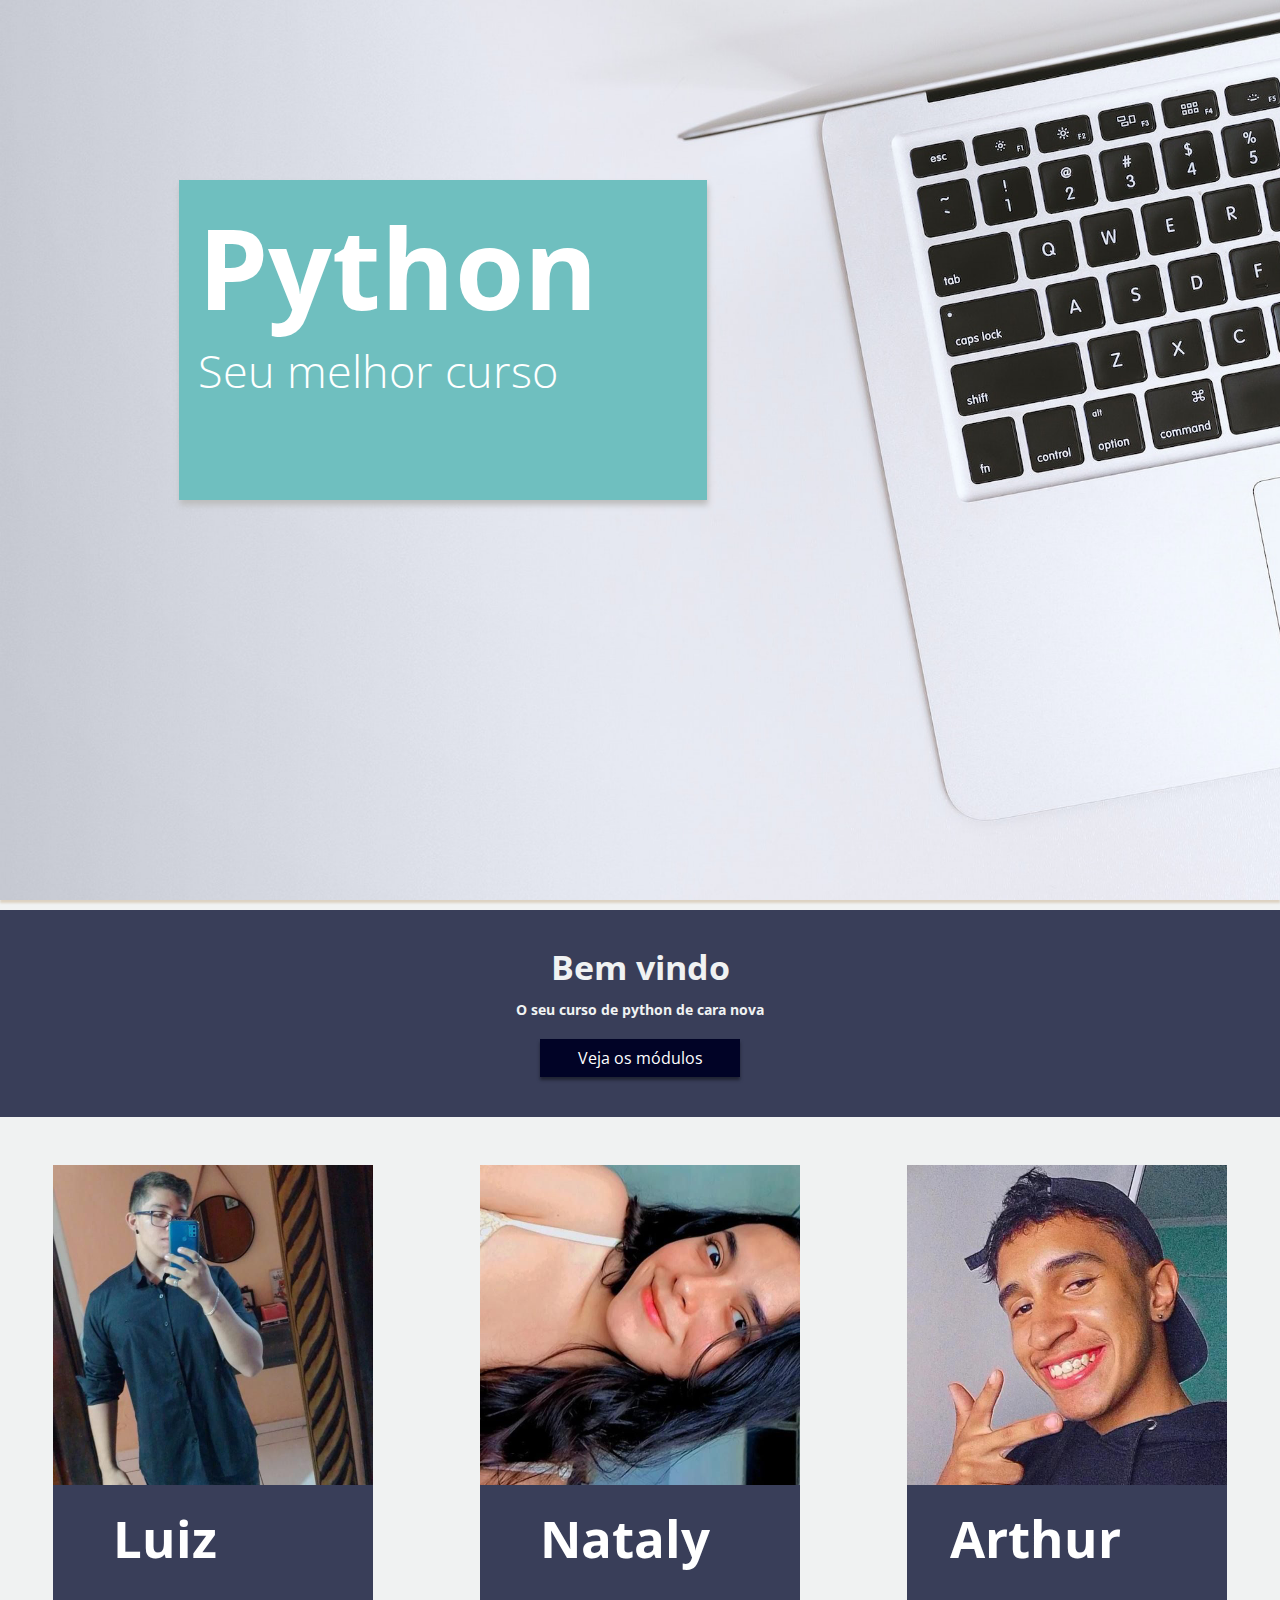
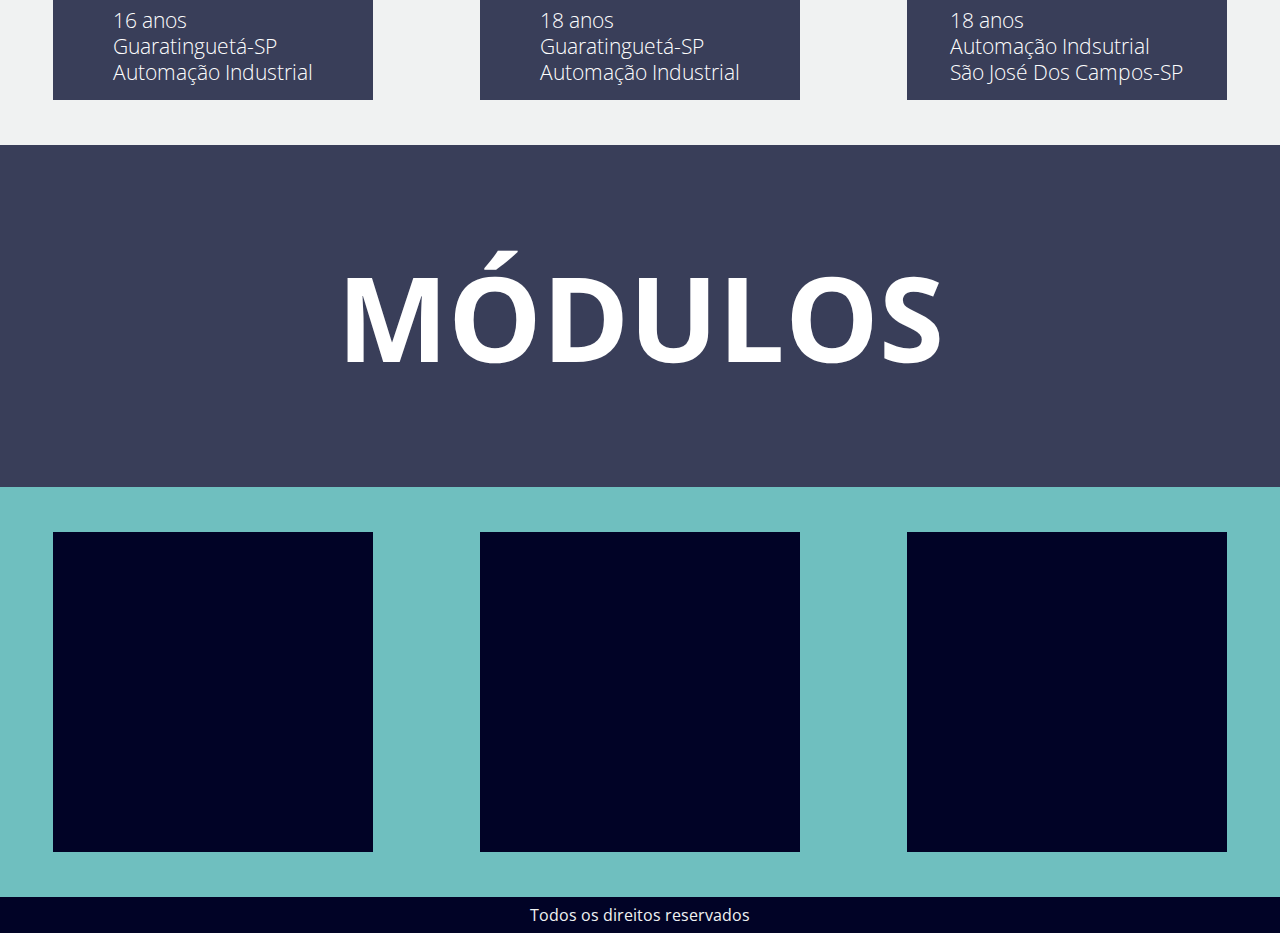
==== index.html @ 55ee3255 "first commit" ====
<!DOCTYPE html>
<html lang="pt-br">
<head>
    <meta charset="UTF-8">
    <meta http-equiv="X-UA-Compatible" content="IE=edge">
    <meta name="viewport" content="width=device-width, initial-scale=1.0">
    <title>Curso Python</title>
    <link rel="stylesheet" href="style/style.css">
    <link rel="icon" href="images/favicon/favicon.ico" type="image/x-icon">
</head>
<body>
    <header>
        <h1 class="h2maior">Python <br><span class="h2menor">Seu melhor curso</span></h1>
    </header>
    <article class="content">
        <section class="bem_vindo">
            <p class="pmaior">Bem vindo <br><span class="pmenor">O seu curso de python de cara nova</span></p>
            <a href="#modulos">Veja os módulos</a>
        </section>
        
        <article id="conteudo2">
            <section class="enalte enaltes2">
                <img src="images/luiz.png" alt="arquivo">
                <div class="imagis">
                    <p class="pflex"> 
                        <span class="p1maior">Luiz</span> <br> 
                        <span class="p1menor">16 anos<br>Guaratinguetá-SP<br> Automação Industrial</span>
                    </p>
                </div>
            </section>
            <section class="enalte enaltes2">
                <img src="images/nataly.png" alt="arquivo">
                <div class="imagis">
                    <p class="pflex"> 
                        <span class="p1maior">Nataly</span> <br> 
                        <span class="p1menor">18 anos<br>Guaratinguetá-SP<br> Automação Industrial</span>
                    </p>
                </div>
            </section>
            <section class="enalte enaltes enaltes2">
                <img src="images/arthur.png" alt="arquivo">
                <div class="imagis">
                    <p class="pflex"> 
                        <span class="p1maior">Arthur</span> <br> 
                        <span class="p1menor">18 anos<br>Automação Indsutrial<br>São José Dos Campos-SP </span>
                    </p>
                </div>
            </section>
        </article>

        <section id="modulos">
            <h1 class="titulo">MÓDULOS</h1>
        </section>

        <section class="aulas">
            <div class="aulinha">

            </div>
            <div class="aulinha">
                
            </div>
            <div class="aulinha">
                
            </div>
        </section>

        <footer>
            <p>Todos os direitos reservados</p>
        </footer>
    </article>
</body>
</html>
---- style/style.css ----
@charset "utf-8";
@font-face {
    font-family: 'opensans';
    src: url('font/Open_Sans/OpenSans-VariableFont_wdth_wght.ttf') format('truetype');
}
@font-face {
    font-family: 'rileway';
    src: url('font/Raleway/Raleway-VariableFont_wght.ttf') format('truetype');
}
:root{
    --escuro: #010326;
    --menosescuro: #393E59;
    --neutro: #F0F2F2;
    --claro: #6FBFBF;
    --maisclaro: #82D9D9;
}
*{
    margin: 0px;
    padding: 0px;
    box-sizing: border-box;
}
body{
    background-color: var(--neutro);
    font-family: 'opensans', Helvetica, sans-serif;
}
header{
    background-color: #fff;
    height: 33vh;
    justify-content: center;
    align-items: center;
    font-size: 1.7rem;
    box-shadow: 0px 3px 2px #d6c9b3c4;
}
.h2maior{
    line-height: 70%;
}
.h2menor{
    font-size: 0.4em;
    font-weight: 300;
}
.content{
    justify-content: center;
    align-items: top;
    padding-top: 10px;
    flex-wrap: wrap;
}
.bem_vindo{
    background-color: var(--menosescuro);
    align-items: center;
    justify-content: center;
    flex-direction: column;
    padding-top: 30px;
    padding-bottom: 30px;
}
.pmaior{
    font-size: 2.1rem;
    text-align: center;
    width: 70vw;
    line-height: 104%;
    font-weight: bold;
    color: var(--neutro);
}
.pmenor{
    font-size: 0.9rem;
}
a{
    text-decoration: none;
    color: #fff;
    align-items: center;
    justify-content: center;
    height: 2.4rem;
    width: 200px;
    margin-top: 0.7rem;
    background-color: var(--escuro);
    box-shadow: 0px 3px 3px #202333;
}
#conteudo2{
    padding-top: 30px;
    justify-content: space-around;
    flex-wrap: wrap;
}

.enalte{
    flex-wrap: wrap;
    flex-direction: column;
    max-width: 320px;
}
.imagis{
    height: 215px;
    background-color: var(--menosescuro);
    align-items: flex-start;
    padding-top: 3vh;
    justify-content: center;
}
.p1maior{
    font-size: 3.2rem;
    font-weight: bold;
    color: #fff;
}
.p1menor{
    font-weight: lighter;
    color: #fff;
    font-size: 1.3rem;
}
.enaltes2{
    margin-top: 2vh;
}

#modulos{
    background-color: var(--menosescuro);
    padding-top: 10vh;
    padding-bottom: 10vh;
    color: #fff;
    align-content: center;
    justify-content: center;
    font-size: 2rem;
    margin-top: 5vh;
}
.aulas{
    flex-wrap: wrap;
    justify-content: space-around;
    align-items: center;
    background-color: var(--claro);
    padding-bottom: 5vh;
}
.aulinha{
    width: 320px;
    height: 320px;
    background-color: var(--escuro);
    margin-top: 5vh;
}
footer{
    background-color: var(--escuro);
    color: var(--neutro);
    align-items: center;
    justify-content: center;
    height: 2.2rem;
}

header,.content,.bem_vindo, a, #conteudo2, .enalte, .imagis, #modulos, .aulas, footer{
    display: flex;
}
header,.content,img,.imagis,#conteudo2,.bem_vindo,#modulos,.aulas, footer{
    width: 100%;
}


@media (max-width: 930px){
    .enaltes{
        margin-top: 2vh;
    }
}
@media (orientation: landscape) and (max-width: 600px){
    .enaltes2{
        margin-top: 2vh;
    }
}

@media (min-width: 992px) {
    header{
        background-image: url('../images/PC_fundo.png');
        background-size: cover;
        height: 100vh;
        align-items: flex-start;
        justify-content: left;
        padding-top: 20vh;
        padding-left: 14vw;
        font-size: 3.5rem;
    }
    .h2maior{
        background-color: var(--claro);
        height: 20rem;
        width: 33rem;
        padding-top: 3rem;
        padding-left: 1.2rem;
        text-align: left;
        color: #fff;
        box-shadow: 1px 5px 6px #bdbdbd;
    }
    .bem_vindo{
        padding-top: 40px;
        padding-bottom: 40px;
    }
    p{
        line-height: 103%;
    }
    .p1menor,.p1maior{
        display: block;
    }
    .p1maior{
        margin-top: 2vh;
    }
    .p1menor{
        margin-top: 5vh;
        line-height: 1.6rem;
    }
    #modulos{
        font-size: 3.7rem;
    }
}
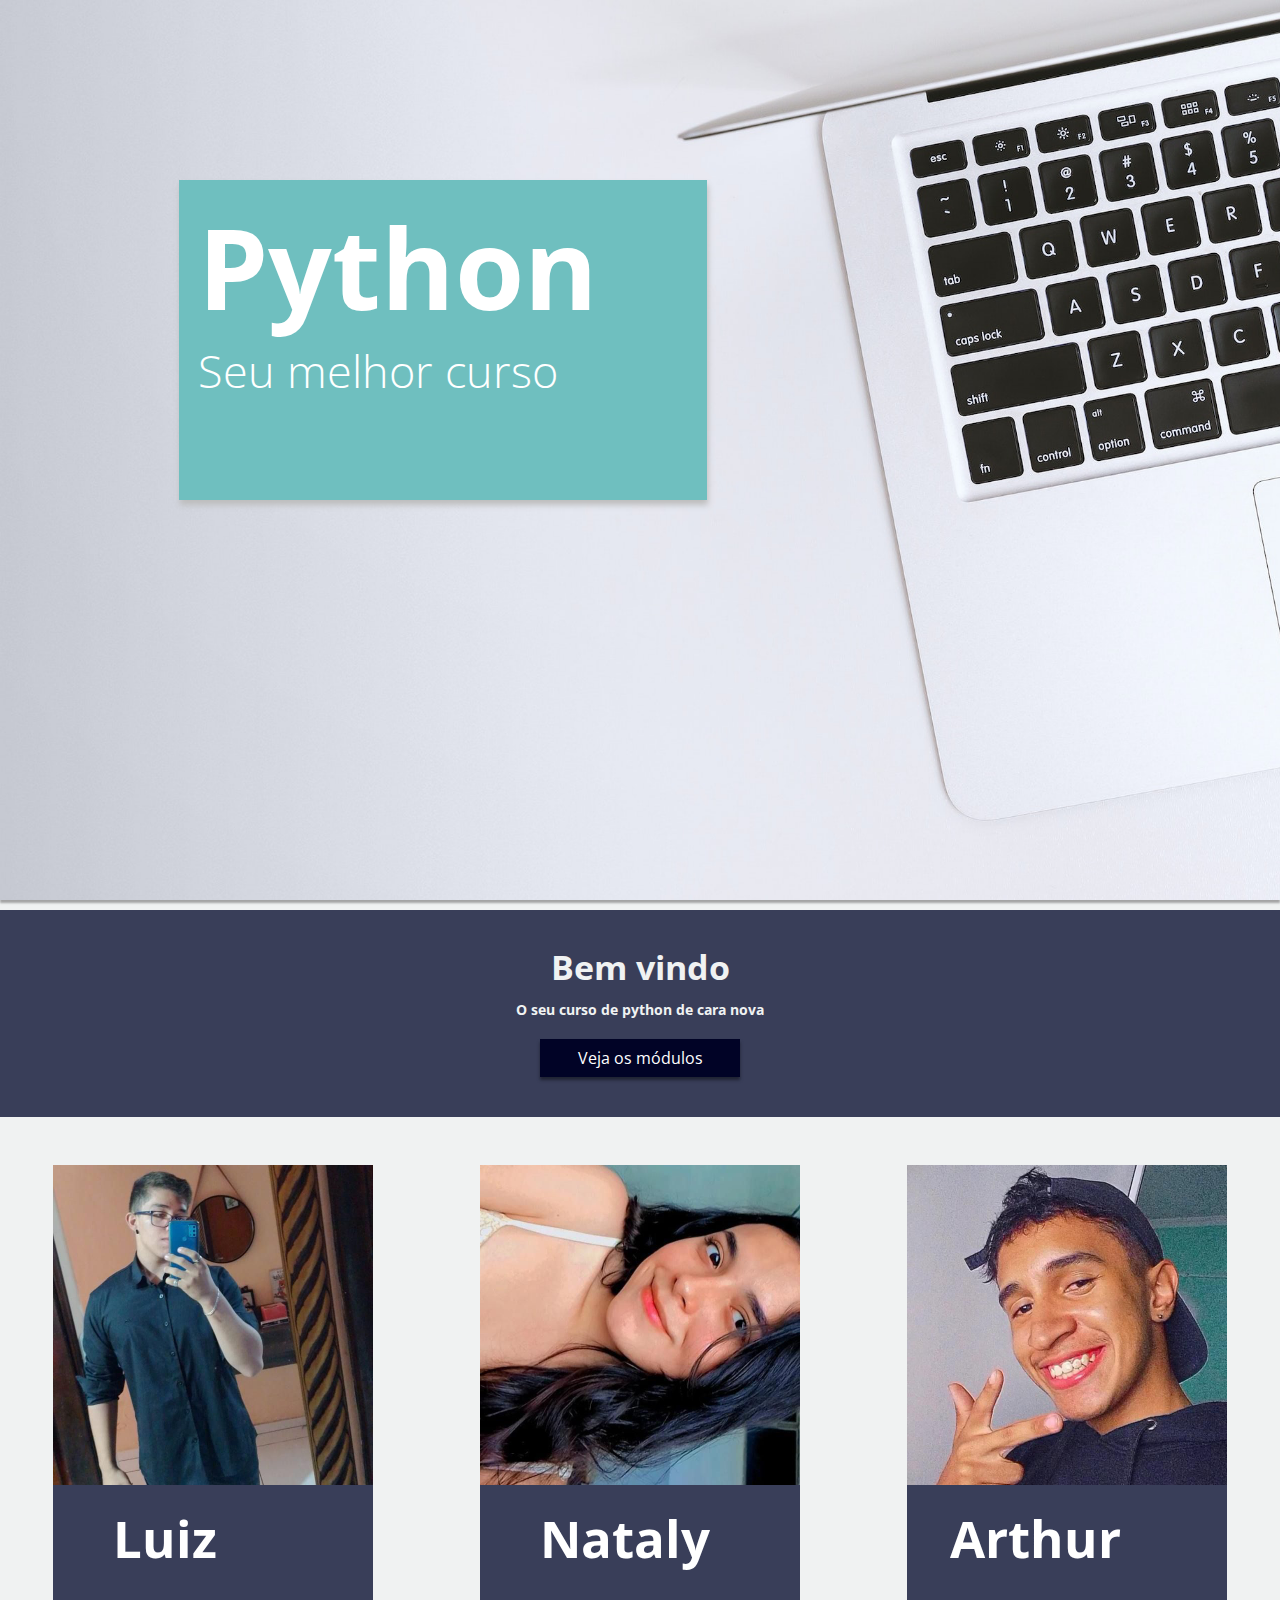
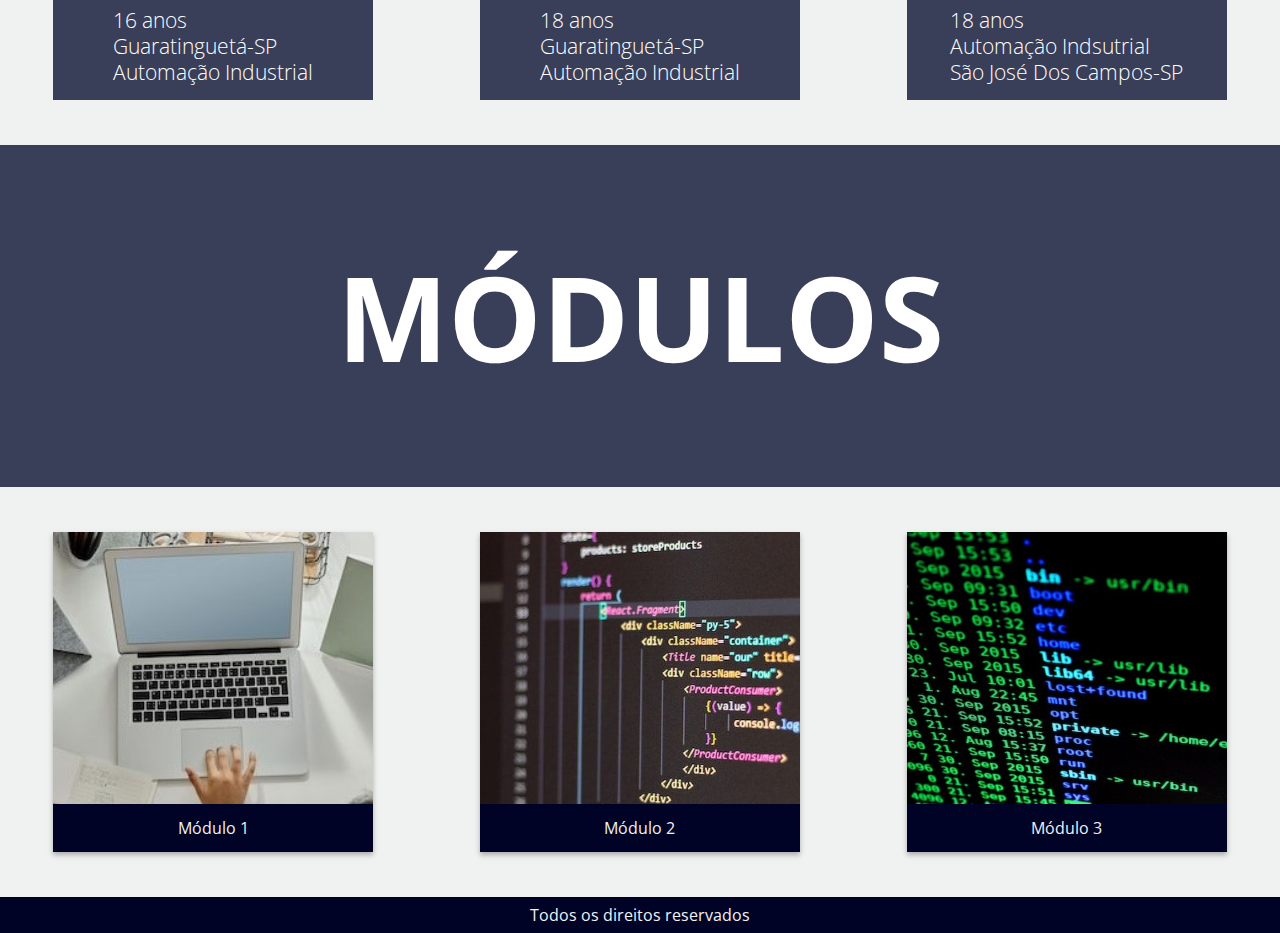
==== commit 59e0c059: "versao 2" ====
--- a/index.html
+++ b/index.html
@@ -15,7 +15,7 @@
     <article class="content">
         <section class="bem_vindo">
             <p class="pmaior">Bem vindo <br><span class="pmenor">O seu curso de python de cara nova</span></p>
-            <a href="#modulos">Veja os módulos</a>
+            <a class="linkbem" href="#modulos">Veja os módulos</a>
         </section>
         
         <article id="conteudo2">
@@ -53,14 +53,14 @@
         </section>
 
         <section class="aulas">
-            <div class="aulinha">
-
+            <div class="aulinha modulo1">
+                <a class="linkaulas" href="modulo1.html">Módulo 1</a>
             </div>
-            <div class="aulinha">
-                
+            <div class="aulinha modulo2">
+                <a class="linkaulas" href="modulo2.html">Módulo 2</a>
             </div>
-            <div class="aulinha">
-                
+            <div class="aulinha modulo3">
+                <a class="linkaulas" href="modulo3.html">Módulo 3</a>
             </div>
         </section>
 
--- a/style/style.css
+++ b/style/style.css
@@ -29,7 +29,7 @@
     justify-content: center;
     align-items: center;
     font-size: 1.7rem;
-    box-shadow: 0px 3px 2px #d6c9b3c4;
+    box-shadow: 0px 3px 2px #8d8d8dc4;
 }
 .h2maior{
     line-height: 70%;
@@ -63,7 +63,7 @@
 .pmenor{
     font-size: 0.9rem;
 }
-a{
+.linkbem{
     text-decoration: none;
     color: #fff;
     align-items: center;
@@ -120,7 +120,7 @@
     flex-wrap: wrap;
     justify-content: space-around;
     align-items: center;
-    background-color: var(--claro);
+    background-color: var(--neutro);
     padding-bottom: 5vh;
 }
 .aulinha{
@@ -128,6 +128,9 @@
     height: 320px;
     background-color: var(--escuro);
     margin-top: 5vh;
+    box-shadow: 0px 3px 5px #949494be;
+    display: flex;
+    flex-direction: column-reverse;
 }
 footer{
     background-color: var(--escuro);
@@ -142,6 +145,28 @@
 }
 header,.content,img,.imagis,#conteudo2,.bem_vindo,#modulos,.aulas, footer{
     width: 100%;
+}
+.modulo1{
+    background-image: url('../images/arquivo.png');
+    background-size: cover;
+}
+.modulo2{
+    background-image: url('../images/arquivo2.png');
+    background-size: cover;
+}
+.modulo3{
+    background-image: url('../images/arquivo3.png');
+    background-size: cover;
+}
+.linkaulas{
+    text-decoration: none;
+    color: var(--neutro);
+    width: 100%;
+    height: 3rem;
+    background-color: var(--escuro);
+    display: flex;
+    align-items: center;
+    justify-content: center;
 }
 
 
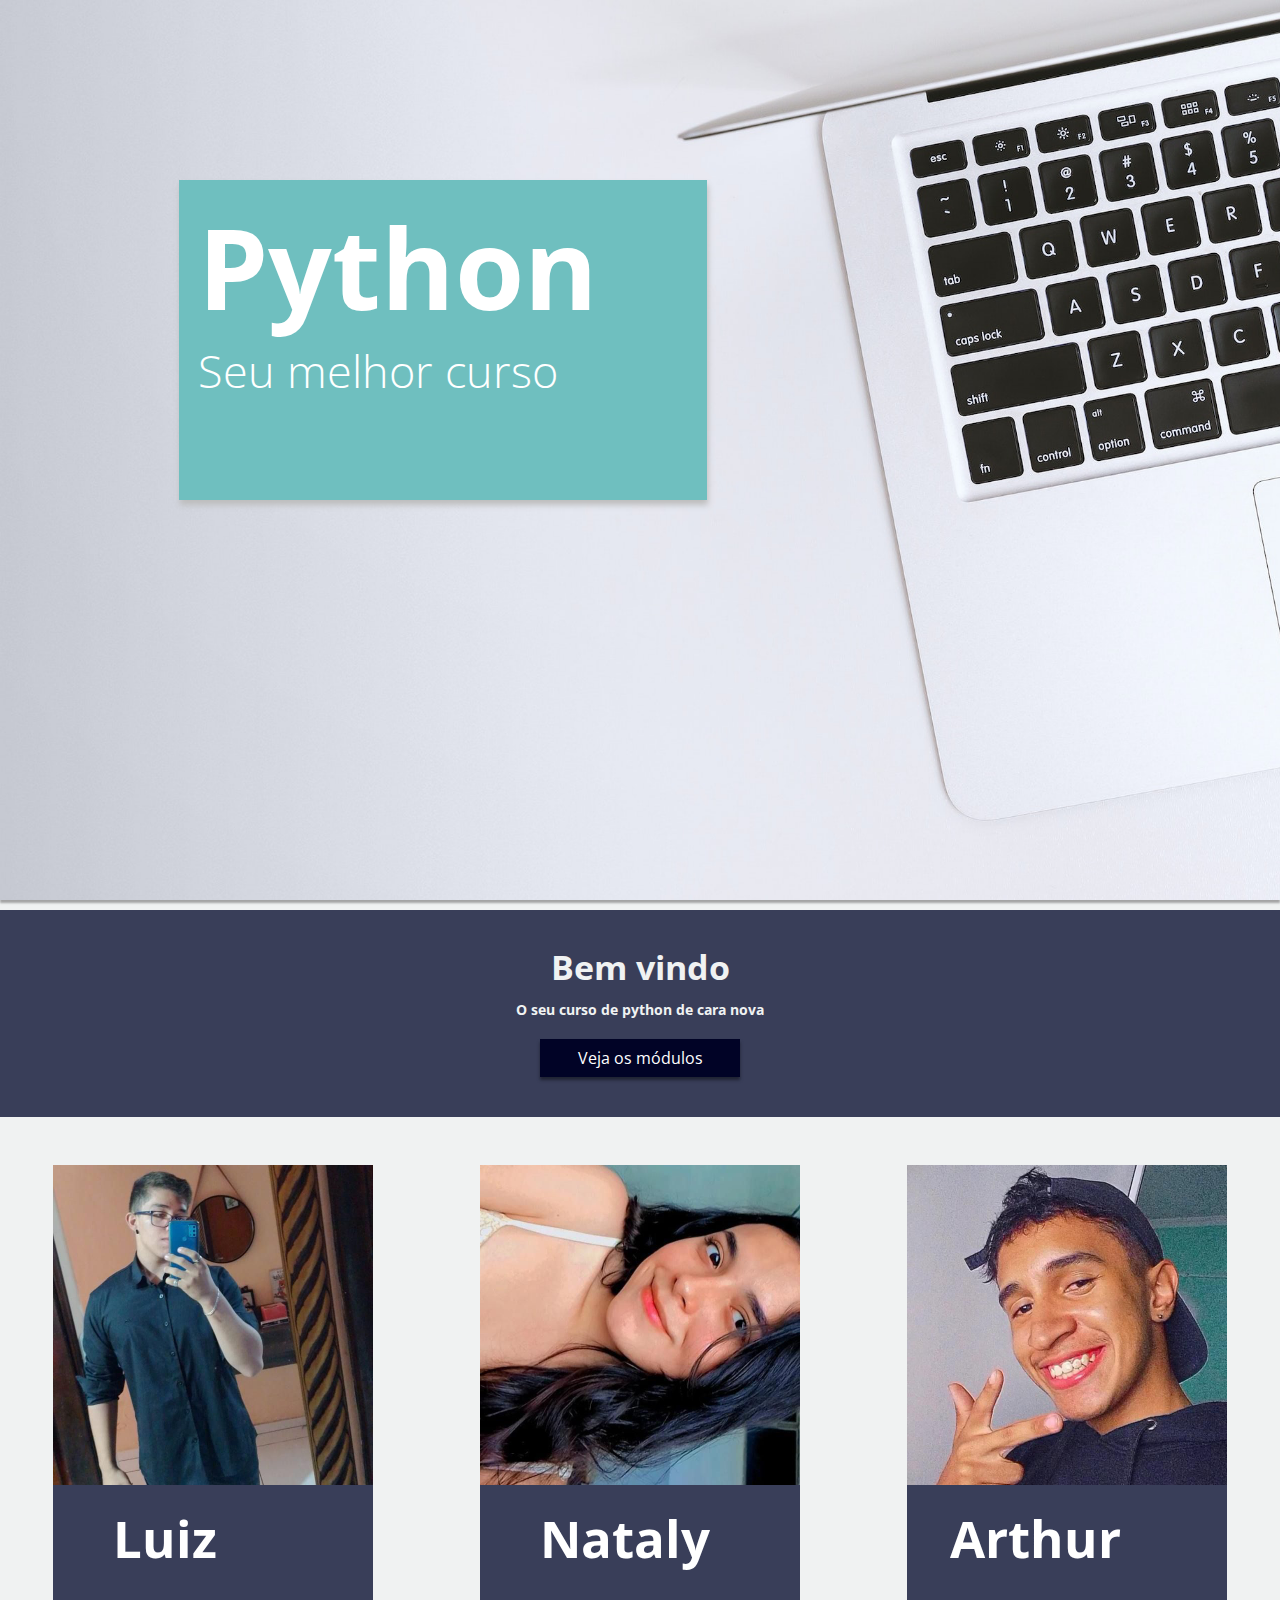
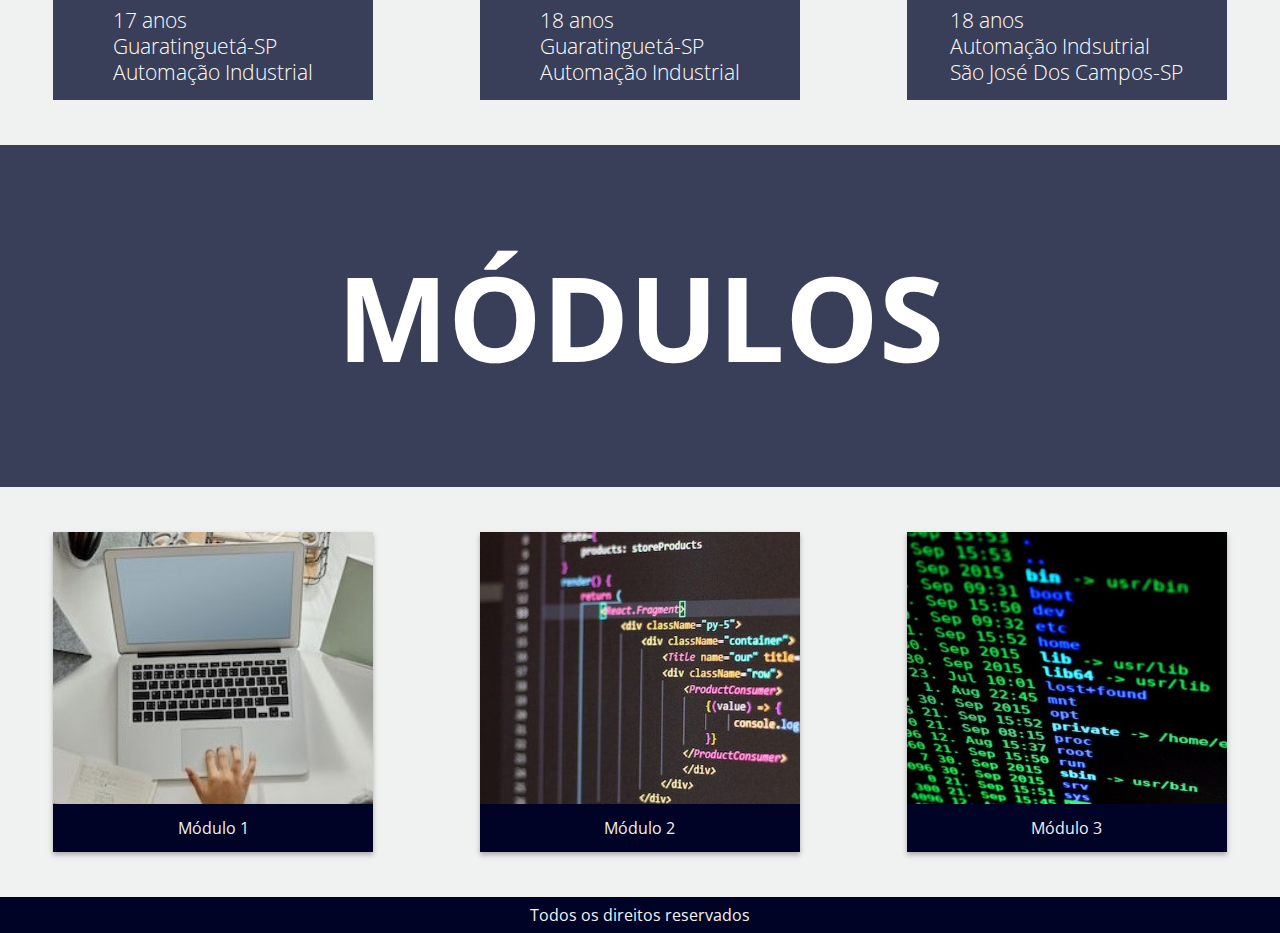
==== commit 5faf3008: "Update index.html" ====
--- a/index.html
+++ b/index.html
@@ -24,7 +24,7 @@
                 <div class="imagis">
                     <p class="pflex"> 
                         <span class="p1maior">Luiz</span> <br> 
-                        <span class="p1menor">16 anos<br>Guaratinguetá-SP<br> Automação Industrial</span>
+                        <span class="p1menor">17 anos<br>Guaratinguetá-SP<br> Automação Industrial</span>
                     </p>
                 </div>
             </section>
@@ -69,4 +69,4 @@
         </footer>
     </article>
 </body>
-</html>+</html>
